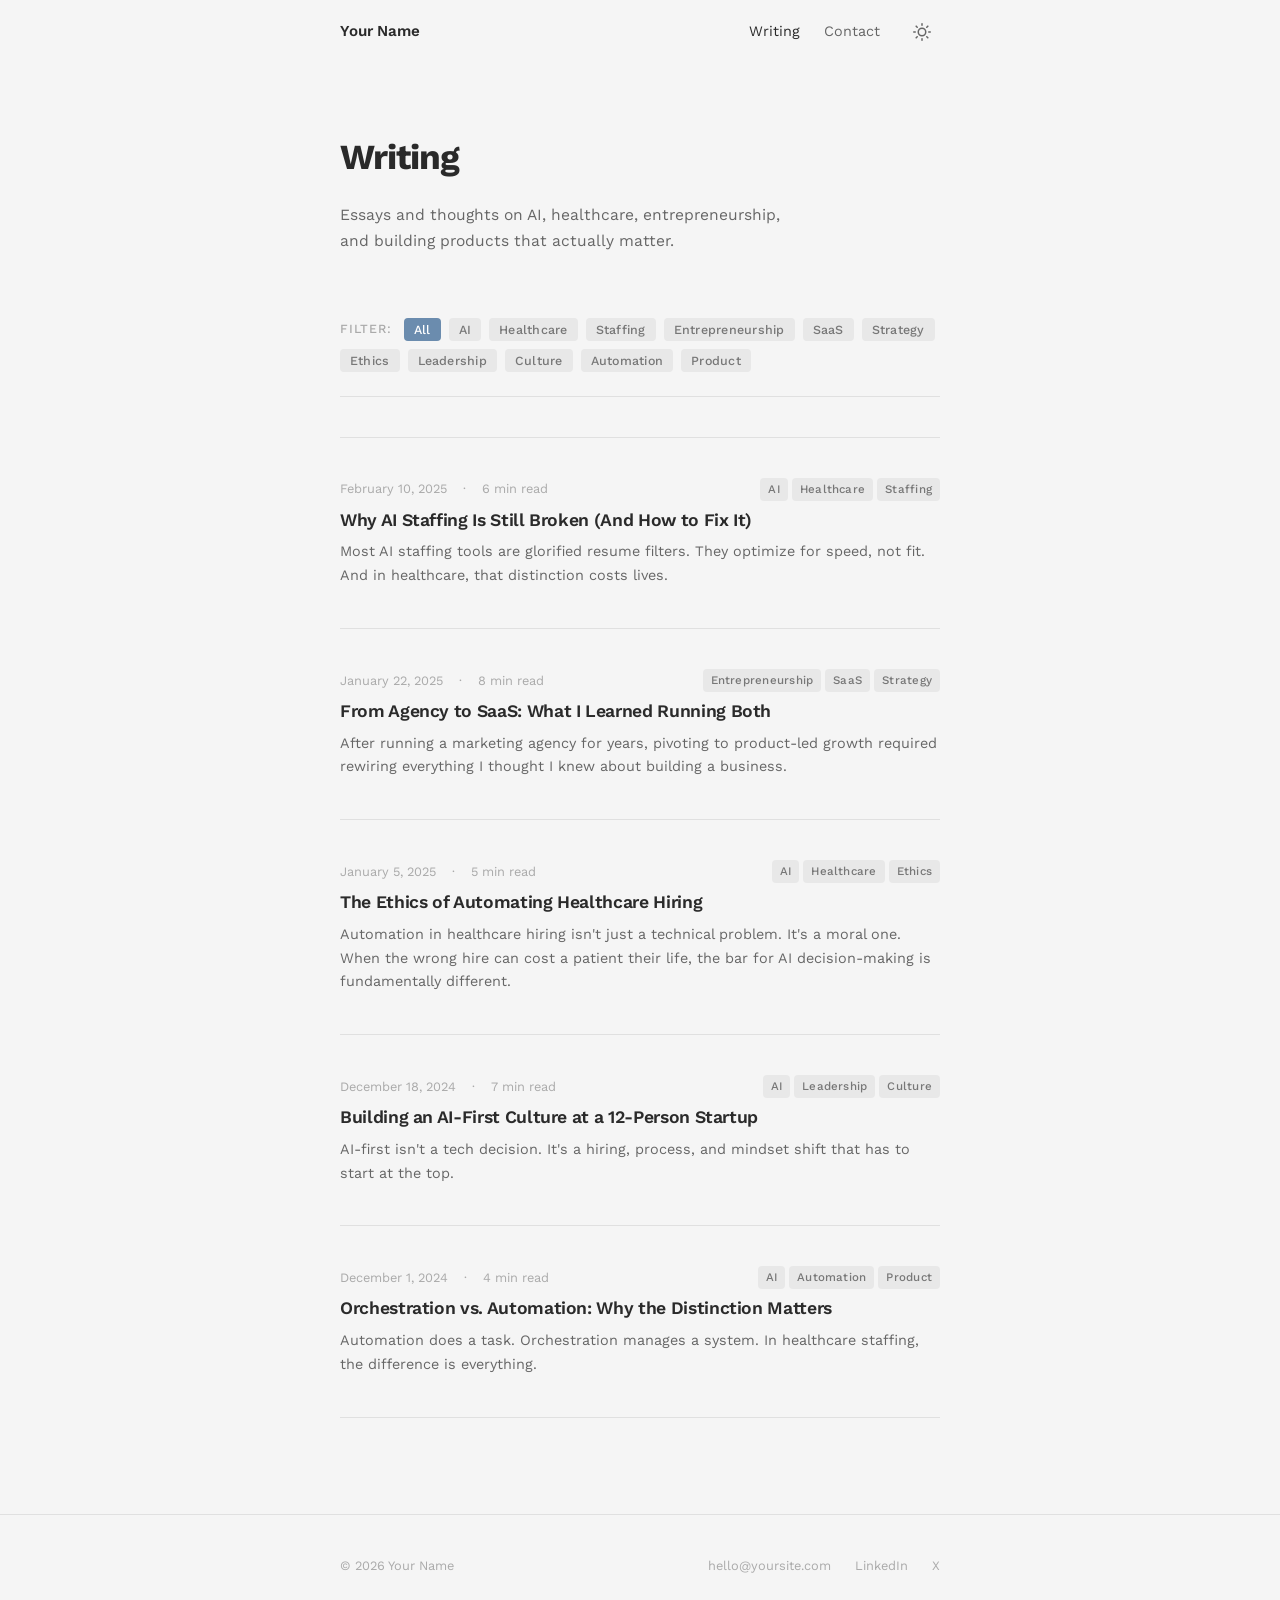
==== writing.html @ 127fb951 "Initial commit: static personal website Static HTML/CSS/JS personal site with blog posts, dark/light" ====
<!DOCTYPE html>
<html lang="en" data-theme="dark">
<head>
  <meta charset="UTF-8" />
  <meta name="viewport" content="width=device-width, initial-scale=1.0" />
  <title>Writing — Your Name</title>
  <meta name="description" content="Essays and thoughts on AI, healthcare, entrepreneurship, and building products that matter." />
  <meta property="og:title" content="Writing — Your Name" />
  <meta property="og:description" content="Essays and thoughts on AI, healthcare, entrepreneurship, and building products that matter." />
  <meta property="og:type" content="website" />
  <meta name="twitter:card" content="summary" />
  <link rel="preconnect" href="https://fonts.googleapis.com" />
  <link rel="preconnect" href="https://fonts.gstatic.com" crossorigin />
  <link href="https://fonts.googleapis.com/css2?family=Work+Sans:ital,wght@0,300;0,400;0,500;0,600;0,700;1,400&display=swap" rel="stylesheet" />
  <link rel="stylesheet" href="css/style.css" />
</head>
<body>

  <!-- HEADER -->
  <header class="site-header" id="site-header">
    <div class="header-inner">
      <a href="index.html" class="site-logo" aria-label="Home">Your Name</a>
      <nav class="site-nav" aria-label="Main navigation">
        <a href="writing.html" class="nav-link" aria-current="page">Writing</a>
        <a href="index.html#contact" class="nav-link">Contact</a>
        <button class="theme-toggle" id="theme-toggle" aria-label="Toggle dark/light mode" title="Toggle theme">
          <span class="theme-icon theme-icon--moon" aria-hidden="true">
            <svg xmlns="http://www.w3.org/2000/svg" width="18" height="18" viewBox="0 0 24 24" fill="none" stroke="currentColor" stroke-width="2" stroke-linecap="round" stroke-linejoin="round"><path d="M21 12.79A9 9 0 1 1 11.21 3 7 7 0 0 0 21 12.79z"/></svg>
          </span>
          <span class="theme-icon theme-icon--sun" aria-hidden="true">
            <svg xmlns="http://www.w3.org/2000/svg" width="18" height="18" viewBox="0 0 24 24" fill="none" stroke="currentColor" stroke-width="2" stroke-linecap="round" stroke-linejoin="round"><circle cx="12" cy="12" r="5"/><line x1="12" y1="1" x2="12" y2="3"/><line x1="12" y1="21" x2="12" y2="23"/><line x1="4.22" y1="4.22" x2="5.64" y2="5.64"/><line x1="18.36" y1="18.36" x2="19.78" y2="19.78"/><line x1="1" y1="12" x2="3" y2="12"/><line x1="21" y1="12" x2="23" y2="12"/><line x1="4.22" y1="19.78" x2="5.64" y2="18.36"/><line x1="18.36" y1="5.64" x2="19.78" y2="4.22"/></svg>
          </span>
        </button>
      </nav>
    </div>
  </header>

  <!-- MAIN CONTENT -->
  <main>

    <!-- ARCHIVE HEADER -->
    <section class="archive-header">
      <div class="container">
        <h1 class="archive-title fade-in">Writing</h1>
        <p class="archive-subtitle fade-in fade-in-delay-1">
          Essays and thoughts on AI, healthcare, entrepreneurship,<br class="hide-mobile" /> 
          and building products that actually matter.
        </p>
      </div>
    </section>

    <!-- POSTS -->
    <section class="archive-posts">
      <div class="container">

        <!-- TAG FILTER -->
        <div class="tag-filter" id="tag-filter" role="group" aria-label="Filter posts by tag">
          <!-- Rendered by JS -->
        </div>

        <!-- POSTS LIST -->
        <div id="archive-posts" aria-live="polite" aria-label="Blog posts">
          <div class="posts-loading">Loading posts…</div>
        </div>

      </div>
    </section>

  </main>

  <!-- FOOTER -->
  <footer class="site-footer" aria-label="Site footer">
    <div class="container">
      <div class="footer-inner">
        <p class="footer-copy">© <span id="footer-year"></span> Your Name</p>
        <div class="footer-links" aria-label="Footer links">
          <a href="mailto:hello@yoursite.com" class="footer-link">hello@yoursite.com</a>
          <a href="https://linkedin.com" class="footer-link" target="_blank" rel="noopener noreferrer">LinkedIn</a>
          <a href="https://x.com" class="footer-link" target="_blank" rel="noopener noreferrer">X</a>
        </div>
      </div>
    </div>
  </footer>

  <script src="js/main.js"></script>
</body>
</html>
---- css/style.css ----
/* ============================================================
   VARIABLES & THEME
   ============================================================ */

:root {
  --font-family: 'Work Sans', system-ui, -apple-system, sans-serif;

  /* Spacing */
  --space-xs:  0.25rem;
  --space-sm:  0.5rem;
  --space-md:  1rem;
  --space-lg:  1.5rem;
  --space-xl:  2.5rem;
  --space-2xl: 4rem;
  --space-3xl: 6rem;

  /* Layout */
  --max-width: 680px;
  --header-height: 64px;

  /* Transitions */
  --transition-fast: 150ms ease;
  --transition-base: 250ms ease;

  /* Accent */
  --accent: #6b8cae;
  --accent-hover: #8aadc8;
}

/* DARK THEME (default) */
[data-theme="dark"] {
  --bg:           #1a1a1a;
  --bg-elevated:  #222222;
  --border:       #2e2e2e;
  --text-primary: #e8e8e8;
  --text-secondary: #888888;
  --text-muted:   #555555;
  --tag-bg:       #252525;
  --tag-text:     #999999;
  --hover-bg:     #202020;
}

/* LIGHT THEME */
[data-theme="light"] {
  --bg:           #f5f5f5;
  --bg-elevated:  #efefef;
  --border:       #e0e0e0;
  --text-primary: #2a2a2a;
  --text-secondary: #666666;
  --text-muted:   #aaaaaa;
  --tag-bg:       #e8e8e8;
  --tag-text:     #777777;
  --hover-bg:     #ebebeb;
}

/* ============================================================
   RESET & BASE
   ============================================================ */

*, *::before, *::after {
  box-sizing: border-box;
  margin: 0;
  padding: 0;
}

html {
  scroll-behavior: smooth;
  font-size: 16px;
}

body {
  font-family: var(--font-family);
  background-color: var(--bg);
  color: var(--text-primary);
  line-height: 1.65;
  -webkit-font-smoothing: antialiased;
  -moz-osx-font-smoothing: grayscale;
  transition: background-color var(--transition-base), color var(--transition-base);
  min-height: 100vh;
}

a {
  color: inherit;
  text-decoration: none;
}

img, svg {
  display: block;
  max-width: 100%;
}

ul, ol {
  list-style: none;
}

button {
  cursor: pointer;
  background: none;
  border: none;
  font-family: inherit;
}

/* ============================================================
   LAYOUT UTILITIES
   ============================================================ */

.container {
  max-width: var(--max-width);
  margin: 0 auto;
  padding: 0 var(--space-xl);
}

@media (max-width: 600px) {
  .container {
    padding: 0 var(--space-lg);
  }
}

/* ============================================================
   HEADER
   ============================================================ */

.site-header {
  position: sticky;
  top: 0;
  z-index: 100;
  height: var(--header-height);
  background-color: var(--bg);
  border-bottom: 1px solid transparent;
  transition: border-color var(--transition-base), background-color var(--transition-base), backdrop-filter var(--transition-base);
}

.site-header.scrolled {
  border-color: var(--border);
  background-color: color-mix(in srgb, var(--bg) 88%, transparent);
  backdrop-filter: blur(12px);
  -webkit-backdrop-filter: blur(12px);
}

.header-inner {
  max-width: var(--max-width);
  margin: 0 auto;
  padding: 0 var(--space-xl);
  height: 100%;
  display: flex;
  align-items: center;
  justify-content: space-between;
}

@media (max-width: 600px) {
  .header-inner {
    padding: 0 var(--space-lg);
  }
}

.site-logo {
  font-size: 0.95rem;
  font-weight: 600;
  color: var(--text-primary);
  letter-spacing: -0.01em;
  transition: color var(--transition-fast);
}

.site-logo:hover {
  color: var(--accent);
}

.site-nav {
  display: flex;
  align-items: center;
  gap: var(--space-lg);
}

.nav-link {
  font-size: 0.9rem;
  font-weight: 400;
  color: var(--text-secondary);
  transition: color var(--transition-fast);
  position: relative;
}

.nav-link:hover,
.nav-link.active {
  color: var(--text-primary);
}

/* Theme Toggle */
.theme-toggle {
  display: flex;
  align-items: center;
  justify-content: center;
  width: 36px;
  height: 36px;
  border-radius: 8px;
  color: var(--text-secondary);
  transition: color var(--transition-fast), background-color var(--transition-fast);
}

.theme-toggle:hover {
  color: var(--text-primary);
  background-color: var(--tag-bg);
}

.theme-toggle:focus-visible {
  outline: 2px solid var(--accent);
  outline-offset: 2px;
}

.theme-icon {
  display: flex;
  align-items: center;
  justify-content: center;
}

/* Show moon in dark mode, sun in light mode */
[data-theme="dark"] .theme-icon--sun  { display: none; }
[data-theme="dark"] .theme-icon--moon { display: flex; }
[data-theme="light"] .theme-icon--moon { display: none; }
[data-theme="light"] .theme-icon--sun  { display: flex; }

/* ============================================================
   MAIN CONTENT
   ============================================================ */

.main-content {
  padding-top: var(--space-2xl);
}

/* ============================================================
   SECTIONS
   ============================================================ */

.section {
  padding: var(--space-3xl) 0;
}

.section + .section {
  padding-top: 0;
}

.section--hero {
  padding-top: var(--space-2xl);
  padding-bottom: var(--space-3xl);
}

.section-heading {
  font-size: 0.8rem;
  font-weight: 500;
  letter-spacing: 0.1em;
  text-transform: uppercase;
  color: var(--text-muted);
  margin-bottom: var(--space-2xl);
}

/* ============================================================
   HERO
   ============================================================ */

.hero-name {
  font-size: clamp(2rem, 6vw, 2.8rem);
  font-weight: 700;
  letter-spacing: -0.03em;
  line-height: 1.15;
  color: var(--text-primary);
  margin-bottom: var(--space-lg);
}

.hero-bio {
  font-size: 1.05rem;
  font-weight: 400;
  color: var(--text-secondary);
  line-height: 1.75;
  max-width: 560px;
  margin-bottom: var(--space-xl);
}

.social-links {
  display: flex;
  align-items: center;
  gap: var(--space-lg);
  flex-wrap: wrap;
}

.social-link {
  display: inline-flex;
  align-items: center;
  gap: var(--space-xs);
  font-size: 0.875rem;
  font-weight: 500;
  color: var(--text-secondary);
  transition: color var(--transition-fast);
}

.social-link:hover {
  color: var(--accent);
}

.social-link svg {
  flex-shrink: 0;
}

/* ============================================================
   POST CARDS
   ============================================================ */

.posts-grid {
  display: flex;
  flex-direction: column;
  gap: 0;
}

.post-card {
  display: block;
  padding: var(--space-xl) 0;
  border-bottom: 1px solid var(--border);
  transition: none;
}

.post-card:first-child {
  border-top: 1px solid var(--border);
}

.post-card-inner {
  transition: opacity var(--transition-fast);
}

.post-card:hover .post-card-inner {
  opacity: 0.72;
}

.post-card-meta {
  display: flex;
  align-items: center;
  gap: var(--space-md);
  margin-bottom: var(--space-sm);
  flex-wrap: wrap;
}

.post-date {
  font-size: 0.8rem;
  color: var(--text-muted);
  font-weight: 400;
}

.post-read-time {
  font-size: 0.8rem;
  color: var(--text-muted);
  font-weight: 400;
}

.post-read-time::before {
  content: '·';
  margin-right: var(--space-md);
}

.post-tags {
  display: flex;
  align-items: center;
  gap: var(--space-xs);
  flex-wrap: wrap;
  margin-left: auto;
}

.post-tag {
  font-size: 0.72rem;
  font-weight: 500;
  color: var(--tag-text);
  background-color: var(--tag-bg);
  padding: 2px 8px;
  border-radius: 4px;
  letter-spacing: 0.02em;
}

.post-title {
  font-size: 1.1rem;
  font-weight: 600;
  color: var(--text-primary);
  letter-spacing: -0.02em;
  line-height: 1.35;
  margin-bottom: var(--space-sm);
  transition: color var(--transition-fast);
}

.post-card:hover .post-title {
  color: var(--accent);
}

.post-excerpt {
  font-size: 0.9rem;
  color: var(--text-secondary);
  line-height: 1.65;
}

/* View all link */
.view-all-link {
  display: inline-flex;
  align-items: center;
  gap: 6px;
  margin-top: var(--space-xl);
  font-size: 0.875rem;
  font-weight: 500;
  color: var(--accent);
  transition: color var(--transition-fast), gap var(--transition-fast);
}

.view-all-link:hover {
  color: var(--accent-hover);
  gap: 10px;
}

/* Loading state */
.posts-loading {
  color: var(--text-muted);
  font-size: 0.875rem;
  padding: var(--space-xl) 0;
}

/* ============================================================
   PROJECTS
   ============================================================ */

.projects-list {
  display: flex;
  flex-direction: column;
  gap: 0;
}

.project-item {
  display: flex;
  align-items: baseline;
  justify-content: space-between;
  padding: var(--space-lg) 0;
  border-bottom: 1px solid var(--border);
  gap: var(--space-lg);
  transition: opacity var(--transition-fast);
}

.project-item:first-child {
  border-top: 1px solid var(--border);
}

.project-left {
  flex: 1;
  min-width: 0;
}

.project-name-wrap {
  display: flex;
  align-items: center;
  gap: var(--space-sm);
  margin-bottom: 4px;
}

.project-name {
  font-size: 0.975rem;
  font-weight: 600;
  color: var(--text-primary);
  letter-spacing: -0.01em;
}

.project-link-icon {
  display: inline-flex;
  align-items: center;
  color: var(--text-muted);
  transition: color var(--transition-fast);
  flex-shrink: 0;
}

.project-item-link:hover .project-name {
  color: var(--accent);
}

.project-item-link:hover .project-link-icon {
  color: var(--accent);
}

.project-item-link {
  display: block;
  transition: opacity var(--transition-fast);
}

.project-description {
  font-size: 0.875rem;
  color: var(--text-secondary);
  line-height: 1.55;
}

.project-year {
  font-size: 0.8rem;
  color: var(--text-muted);
  font-weight: 400;
  white-space: nowrap;
  flex-shrink: 0;
}

.project-active-badge {
  display: inline-flex;
  align-items: center;
  gap: 5px;
  font-size: 0.7rem;
  font-weight: 500;
  color: #5a9e7a;
  background: rgba(90, 158, 122, 0.12);
  padding: 2px 8px;
  border-radius: 20px;
  margin-left: var(--space-sm);
  letter-spacing: 0.02em;
}

.project-active-badge::before {
  content: '';
  width: 5px;
  height: 5px;
  border-radius: 50%;
  background: #5a9e7a;
  flex-shrink: 0;
}

/* ============================================================
   CONTACT SECTION
   ============================================================ */

.section--contact {
  padding-bottom: var(--space-3xl);
}

.contact-text {
  font-size: 0.975rem;
  color: var(--text-secondary);
  line-height: 1.75;
  max-width: 500px;
  margin-bottom: var(--space-lg);
}

.contact-email {
  font-size: 1rem;
  font-weight: 500;
  color: var(--accent);
  transition: color var(--transition-fast);
}

.contact-email:hover {
  color: var(--accent-hover);
  text-decoration: underline;
  text-underline-offset: 3px;
}

/* ============================================================
   FOOTER
   ============================================================ */

.site-footer {
  border-top: 1px solid var(--border);
  padding: var(--space-xl) 0;
  background-color: var(--bg);
}

.footer-inner {
  display: flex;
  align-items: center;
  justify-content: space-between;
  gap: var(--space-md);
  flex-wrap: wrap;
}

.footer-copy {
  font-size: 0.8rem;
  color: var(--text-muted);
}

.footer-links {
  display: flex;
  align-items: center;
  gap: var(--space-lg);
}

.footer-link {
  font-size: 0.8rem;
  color: var(--text-muted);
  transition: color var(--transition-fast);
}

.footer-link:hover {
  color: var(--accent);
}

/* ============================================================
   BLOG POST PAGE
   ============================================================ */

.post-header {
  padding-top: var(--space-2xl);
  padding-bottom: var(--space-xl);
}

.back-link {
  display: inline-flex;
  align-items: center;
  gap: 6px;
  font-size: 0.875rem;
  color: var(--text-muted);
  margin-bottom: var(--space-2xl);
  transition: color var(--transition-fast);
}

.back-link:hover {
  color: var(--accent);
}

.back-link svg {
  transition: transform var(--transition-fast);
}

.back-link:hover svg {
  transform: translateX(-3px);
}

.post-header-title {
  font-size: clamp(1.6rem, 4vw, 2.2rem);
  font-weight: 700;
  letter-spacing: -0.03em;
  line-height: 1.2;
  color: var(--text-primary);
  margin-bottom: var(--space-lg);
}

.post-header-meta {
  display: flex;
  align-items: center;
  gap: var(--space-md);
  flex-wrap: wrap;
  color: var(--text-muted);
  font-size: 0.875rem;
}

.post-header-tags {
  display: flex;
  gap: var(--space-xs);
  margin-top: var(--space-md);
  flex-wrap: wrap;
}

/* Post Body */
.post-body {
  padding-bottom: var(--space-3xl);
}

.post-content {
  font-size: 1rem;
  line-height: 1.8;
  color: var(--text-secondary);
}

.post-content p {
  margin-bottom: var(--space-lg);
}

.post-content h2 {
  font-size: 1.35rem;
  font-weight: 650;
  letter-spacing: -0.02em;
  color: var(--text-primary);
  margin-top: var(--space-2xl);
  margin-bottom: var(--space-md);
  line-height: 1.3;
}

.post-content h3 {
  font-size: 1.1rem;
  font-weight: 600;
  letter-spacing: -0.01em;
  color: var(--text-primary);
  margin-top: var(--space-xl);
  margin-bottom: var(--space-sm);
  line-height: 1.4;
}

.post-content ul,
.post-content ol {
  margin-bottom: var(--space-lg);
  padding-left: var(--space-xl);
}

.post-content ul { list-style: disc; }
.post-content ol { list-style: decimal; }

.post-content li {
  margin-bottom: var(--space-sm);
}

.post-content strong {
  font-weight: 600;
  color: var(--text-primary);
}

.post-content em {
  font-style: italic;
}

.post-content a {
  color: var(--accent);
  text-decoration: underline;
  text-underline-offset: 3px;
  text-decoration-color: transparent;
  transition: text-decoration-color var(--transition-fast);
}

.post-content a:hover {
  text-decoration-color: var(--accent);
}

.post-content blockquote {
  border-left: 3px solid var(--border);
  padding-left: var(--space-lg);
  margin: var(--space-xl) 0;
  color: var(--text-secondary);
  font-style: italic;
}

.post-content code {
  font-family: 'SF Mono', 'Fira Code', 'Fira Mono', monospace;
  font-size: 0.875em;
  background: var(--tag-bg);
  padding: 2px 6px;
  border-radius: 4px;
  color: var(--text-primary);
}

.post-content pre {
  background: var(--bg-elevated);
  border: 1px solid var(--border);
  border-radius: 8px;
  padding: var(--space-lg);
  overflow-x: auto;
  margin: var(--space-xl) 0;
}

.post-content pre code {
  background: none;
  padding: 0;
  font-size: 0.875rem;
}

.post-divider {
  border: none;
  border-top: 1px solid var(--border);
  margin: var(--space-2xl) 0;
}

/* Share buttons */
.post-share {
  display: flex;
  align-items: center;
  gap: var(--space-md);
  flex-wrap: wrap;
  margin-bottom: var(--space-2xl);
}

.post-share-label {
  font-size: 0.8rem;
  font-weight: 500;
  color: var(--text-muted);
  letter-spacing: 0.05em;
  text-transform: uppercase;
}

.share-btn {
  display: inline-flex;
  align-items: center;
  gap: 6px;
  font-size: 0.8rem;
  font-weight: 500;
  color: var(--text-secondary);
  background: var(--tag-bg);
  border: 1px solid var(--border);
  padding: 6px 14px;
  border-radius: 6px;
  transition: color var(--transition-fast), background-color var(--transition-fast);
}

.share-btn:hover {
  color: var(--text-primary);
  background-color: var(--hover-bg);
}

.share-btn.copied {
  color: #5a9e7a;
}

/* Post navigation */
.post-nav {
  display: grid;
  grid-template-columns: 1fr 1fr;
  gap: var(--space-lg);
}

.post-nav-item {
  display: block;
  padding: var(--space-lg);
  border: 1px solid var(--border);
  border-radius: 8px;
  transition: border-color var(--transition-fast), background-color var(--transition-fast);
}

.post-nav-item:hover {
  border-color: var(--accent);
  background-color: var(--bg-elevated);
}

.post-nav-item--next {
  text-align: right;
}

.post-nav-label {
  font-size: 0.75rem;
  color: var(--text-muted);
  font-weight: 500;
  text-transform: uppercase;
  letter-spacing: 0.08em;
  display: block;
  margin-bottom: 4px;
}

.post-nav-title {
  font-size: 0.9rem;
  font-weight: 500;
  color: var(--text-primary);
  line-height: 1.4;
}

@media (max-width: 500px) {
  .post-nav {
    grid-template-columns: 1fr;
  }
  .post-nav-item--next {
    text-align: left;
  }
}

/* ============================================================
   WRITING ARCHIVE PAGE
   ============================================================ */

.archive-header {
  padding-top: var(--space-2xl);
  padding-bottom: var(--space-xl);
}

.archive-title {
  font-size: clamp(1.6rem, 4vw, 2.2rem);
  font-weight: 700;
  letter-spacing: -0.03em;
  color: var(--text-primary);
  margin-bottom: var(--space-md);
}

.archive-subtitle {
  font-size: 0.975rem;
  color: var(--text-secondary);
  line-height: 1.65;
}

/* Tag filter */
.tag-filter {
  display: flex;
  align-items: center;
  gap: var(--space-sm);
  flex-wrap: wrap;
  padding: var(--space-lg) 0;
  border-bottom: 1px solid var(--border);
  margin-bottom: var(--space-xl);
}

.tag-filter-label {
  font-size: 0.78rem;
  color: var(--text-muted);
  font-weight: 500;
  text-transform: uppercase;
  letter-spacing: 0.08em;
  margin-right: var(--space-xs);
}

.tag-filter-btn {
  font-size: 0.78rem;
  font-weight: 500;
  color: var(--tag-text);
  background: var(--tag-bg);
  padding: 4px 10px;
  border-radius: 4px;
  transition: color var(--transition-fast), background-color var(--transition-fast);
  letter-spacing: 0.02em;
}

.tag-filter-btn:hover,
.tag-filter-btn.active {
  color: var(--text-primary);
  background: var(--accent);
  color: #ffffff;
}

.archive-posts {
  padding-bottom: var(--space-3xl);
}

/* ============================================================
   FOCUS STYLES (Accessibility)
   ============================================================ */

a:focus-visible,
button:focus-visible {
  outline: 2px solid var(--accent);
  outline-offset: 3px;
  border-radius: 3px;
}

/* ============================================================
   ANIMATIONS
   ============================================================ */

@keyframes fadeInUp {
  from {
    opacity: 0;
    transform: translateY(16px);
  }
  to {
    opacity: 1;
    transform: translateY(0);
  }
}

.fade-in {
  animation: fadeInUp 0.4s ease both;
}

.fade-in-delay-1 { animation-delay: 0.05s; }
.fade-in-delay-2 { animation-delay: 0.1s; }
.fade-in-delay-3 { animation-delay: 0.15s; }
.fade-in-delay-4 { animation-delay: 0.2s; }

/* Respect reduced motion */
@media (prefers-reduced-motion: reduce) {
  *, *::before, *::after {
    animation-duration: 0.01ms !important;
    transition-duration: 0.01ms !important;
  }
}

/* ============================================================
   RESPONSIVE
   ============================================================ */

@media (max-width: 640px) {
  .section {
    padding: var(--space-2xl) 0;
  }

  .post-card-meta {
    flex-wrap: wrap;
    gap: var(--space-xs);
  }

  .post-tags {
    margin-left: 0;
    margin-top: var(--space-xs);
    width: 100%;
  }

  .project-item {
    flex-direction: column;
    gap: var(--space-xs);
  }

  .project-year {
    margin-top: 2px;
  }

  .tag-filter {
    gap: var(--space-xs);
  }

  .post-header-meta {
    flex-direction: column;
    align-items: flex-start;
    gap: var(--space-xs);
  }

  .footer-inner {
    flex-direction: column;
    align-items: flex-start;
    gap: var(--space-md);
  }
}
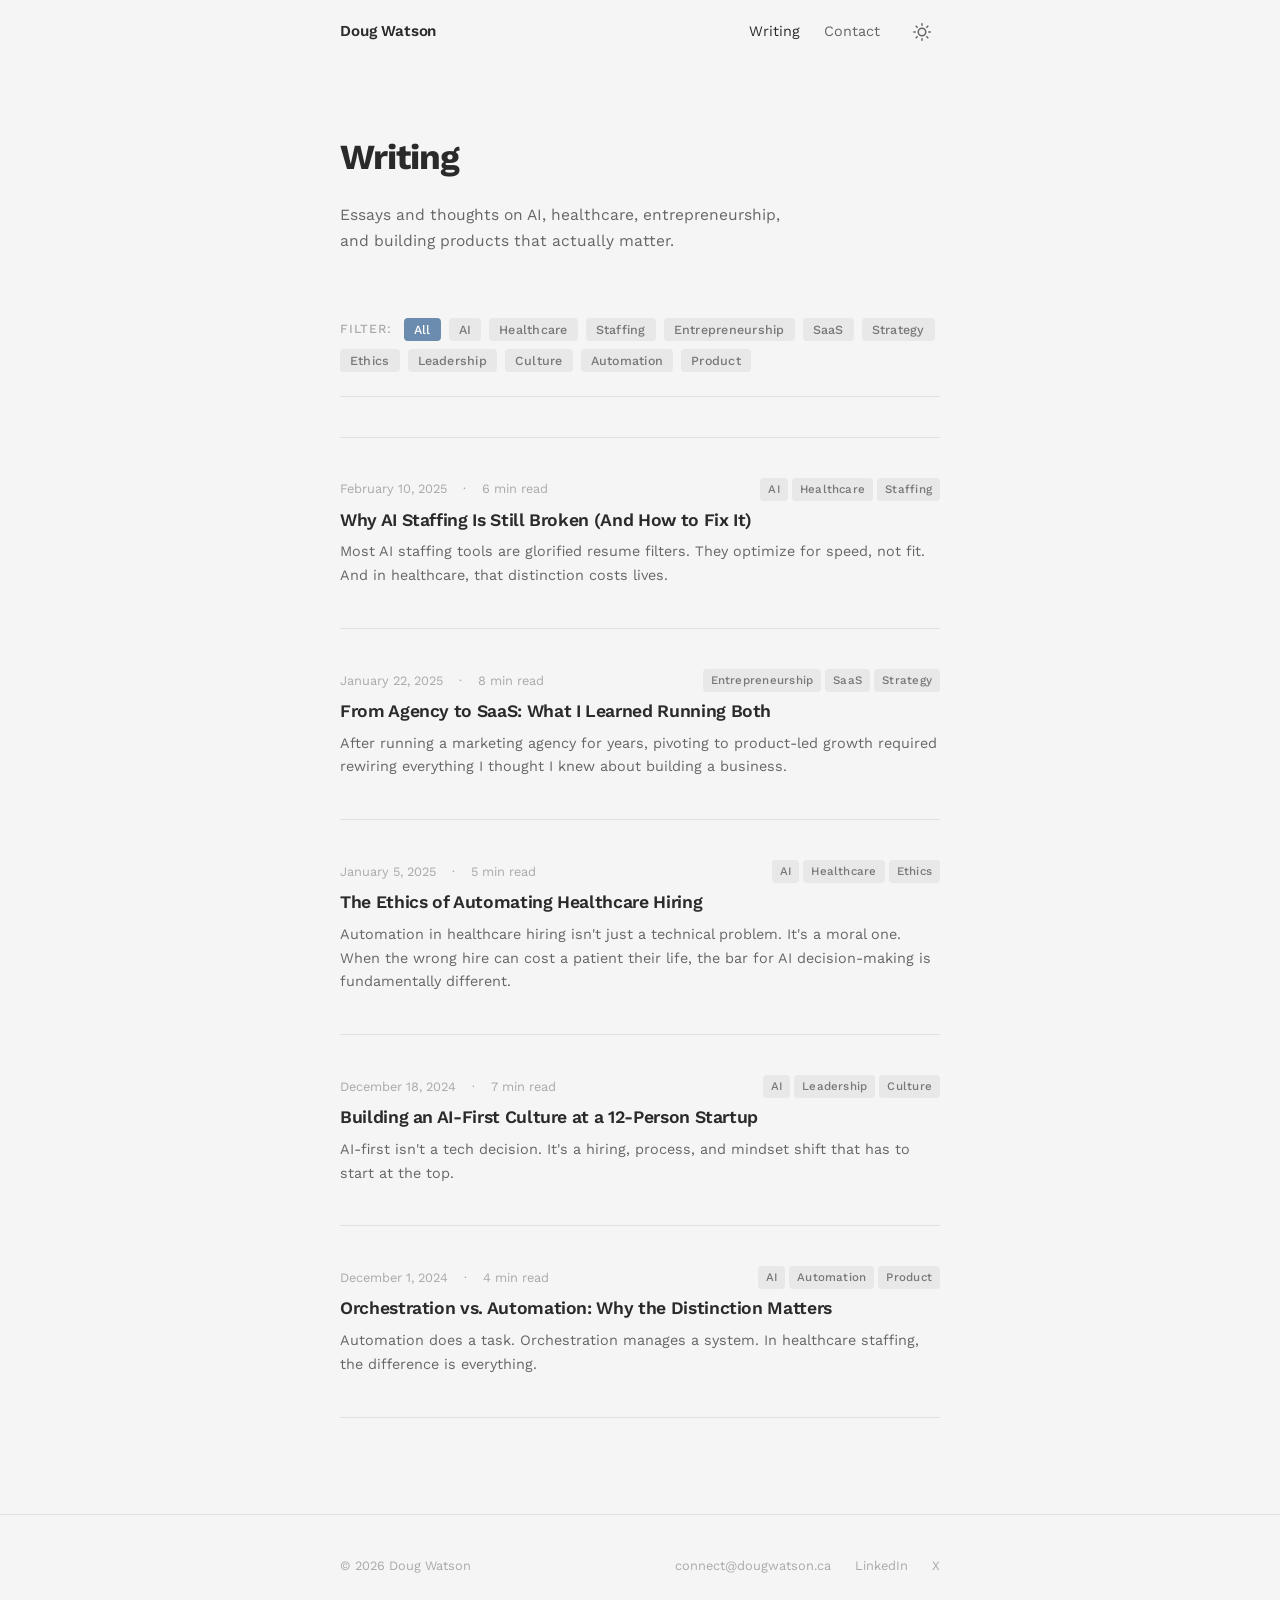
==== commit ce1b0f3a: "Replace placeholder content with real info Name, email, LinkedIn, X, and site URL updated across all" ====
--- a/writing.html
+++ b/writing.html
@@ -3,9 +3,9 @@
 <head>
   <meta charset="UTF-8" />
   <meta name="viewport" content="width=device-width, initial-scale=1.0" />
-  <title>Writing — Your Name</title>
+  <title>Writing — Doug Watson</title>
   <meta name="description" content="Essays and thoughts on AI, healthcare, entrepreneurship, and building products that matter." />
-  <meta property="og:title" content="Writing — Your Name" />
+  <meta property="og:title" content="Writing — Doug Watson" />
   <meta property="og:description" content="Essays and thoughts on AI, healthcare, entrepreneurship, and building products that matter." />
   <meta property="og:type" content="website" />
   <meta name="twitter:card" content="summary" />
@@ -19,7 +19,7 @@
   <!-- HEADER -->
   <header class="site-header" id="site-header">
     <div class="header-inner">
-      <a href="index.html" class="site-logo" aria-label="Home">Your Name</a>
+      <a href="index.html" class="site-logo" aria-label="Home">Doug Watson</a>
       <nav class="site-nav" aria-label="Main navigation">
         <a href="writing.html" class="nav-link" aria-current="page">Writing</a>
         <a href="index.html#contact" class="nav-link">Contact</a>
@@ -72,11 +72,11 @@
   <footer class="site-footer" aria-label="Site footer">
     <div class="container">
       <div class="footer-inner">
-        <p class="footer-copy">© <span id="footer-year"></span> Your Name</p>
+        <p class="footer-copy">© <span id="footer-year"></span> Doug Watson</p>
         <div class="footer-links" aria-label="Footer links">
-          <a href="mailto:hello@yoursite.com" class="footer-link">hello@yoursite.com</a>
-          <a href="https://linkedin.com" class="footer-link" target="_blank" rel="noopener noreferrer">LinkedIn</a>
-          <a href="https://x.com" class="footer-link" target="_blank" rel="noopener noreferrer">X</a>
+          <a href="mailto:connect@dougwatson.ca" class="footer-link">connect@dougwatson.ca</a>
+          <a href="https://www.linkedin.com/in/dougthewatson/" class="footer-link" target="_blank" rel="noopener noreferrer">LinkedIn</a>
+          <a href="https://x.com/DougTheWatson" class="footer-link" target="_blank" rel="noopener noreferrer">X</a>
         </div>
       </div>
     </div>
